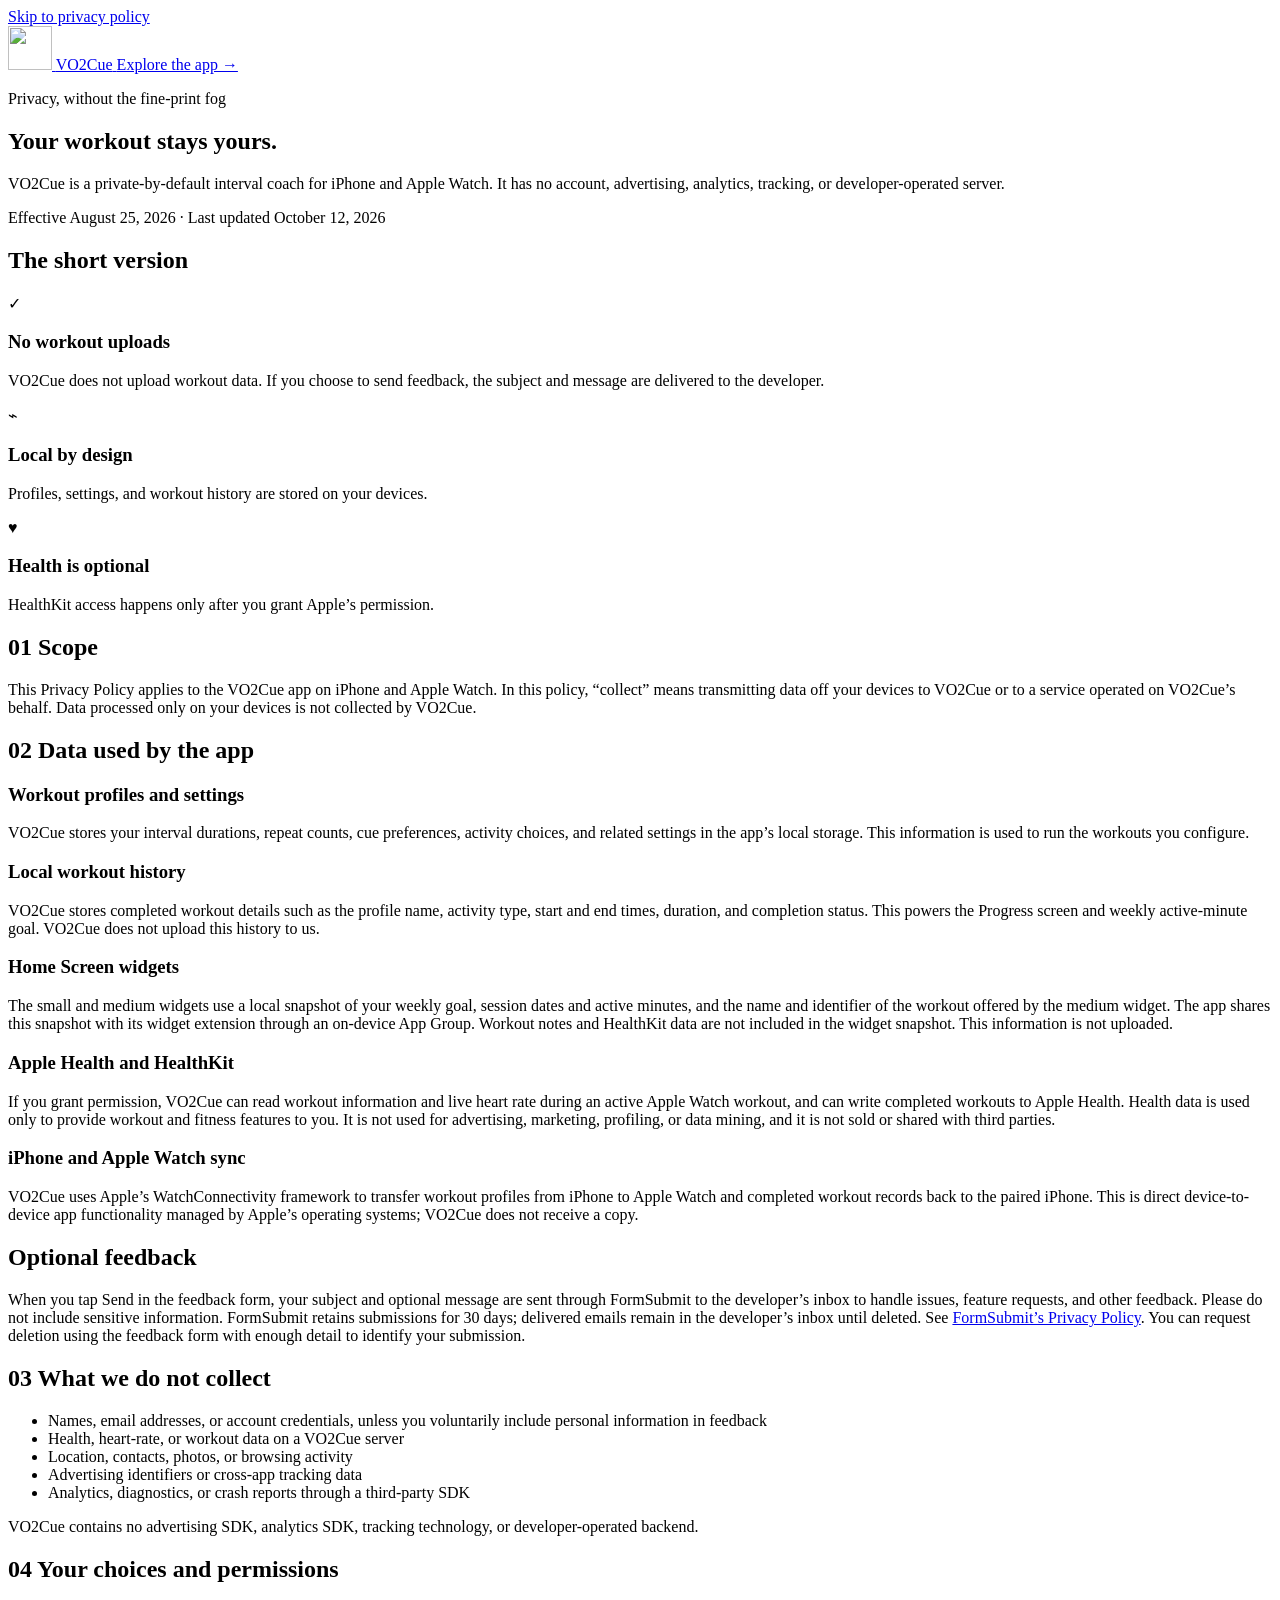
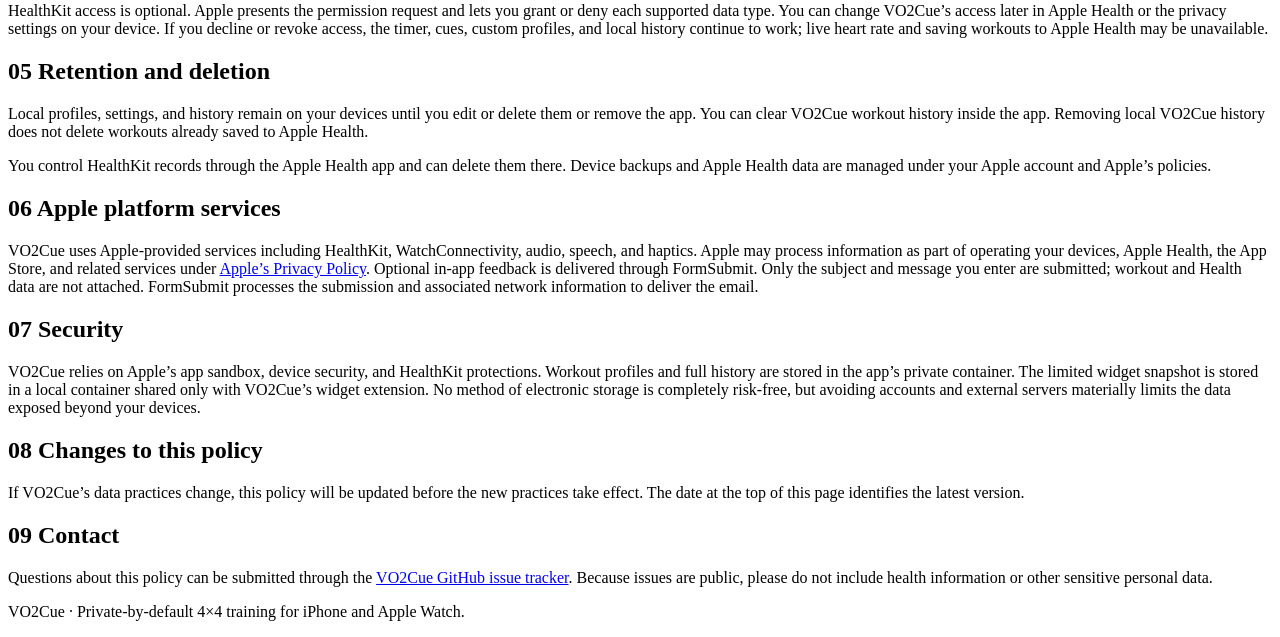
==== docs/privacy/index.html @ 81e92e1c "Refresh widget screenshots and move demo and privacy pages" ====
<!doctype html>
<html lang="en">
<head>
  <meta charset="utf-8">
  <meta name="viewport" content="width=device-width, initial-scale=1">
  <meta name="description" content="Privacy Policy for VO2Cue, the private-by-default 4x4 interval coach for iPhone and Apple Watch.">
  <meta name="theme-color" content="#071a2d">
  <link rel="icon" type="image/png" href="../assets/app-icon.png">
  <link rel="apple-touch-icon" href="../assets/app-icon.png">
  <title>Privacy Policy · VO2Cue</title>
  <link rel="canonical" href="https://greggroll.github.io/VO2Cue/privacy">
  <link rel="stylesheet" href="../styles.css">
</head>
<body>
  <a class="skip-link" href="#policy">Skip to privacy policy</a>

  <header class="site-header">
    <a class="brand" href="../" aria-label="VO2Cue home">
      <img class="app-icon" src="../assets/app-icon.png" width="44" height="44" alt="">
      <span>VO2Cue</span>
    </a>
    <a class="repo-link" href="../">Explore the app →</a>
  </header>

  <main id="policy">
    <section class="hero" aria-labelledby="page-title">
      <p class="eyebrow">Privacy, without the fine-print fog</p>
      <h1 id="page-title">Your workout stays yours.</h1>
      <p class="lede">VO2Cue is a private-by-default interval coach for iPhone and Apple Watch. It has no account, advertising, analytics, tracking, or developer-operated server.</p>
      <div class="policy-meta" aria-label="Policy dates">
        <span>Effective August 25, 2026</span>
        <span aria-hidden="true">·</span>
        <span>Last updated October 12, 2026</span>
      </div>
    </section>

    <section class="summary" aria-labelledby="summary-title">
      <h2 id="summary-title">The short version</h2>
      <div class="summary-grid">
        <article>
          <span class="icon" aria-hidden="true">✓</span>
          <h3>No workout uploads</h3>
          <p>VO2Cue does not upload workout data. If you choose to send feedback, the subject and message are delivered to the developer.</p>
        </article>
        <article>
          <span class="icon" aria-hidden="true">⌁</span>
          <h3>Local by design</h3>
          <p>Profiles, settings, and workout history are stored on your devices.</p>
        </article>
        <article>
          <span class="icon" aria-hidden="true">♥</span>
          <h3>Health is optional</h3>
          <p>HealthKit access happens only after you grant Apple’s permission.</p>
        </article>
      </div>
    </section>

    <article class="policy-body">
      <section aria-labelledby="scope">
        <h2 id="scope"><span>01</span> Scope</h2>
        <p>This Privacy Policy applies to the VO2Cue app on iPhone and Apple Watch. In this policy, “collect” means transmitting data off your devices to VO2Cue or to a service operated on VO2Cue’s behalf. Data processed only on your devices is not collected by VO2Cue.</p>
      </section>

      <section aria-labelledby="data">
        <h2 id="data"><span>02</span> Data used by the app</h2>
        <h3>Workout profiles and settings</h3>
        <p>VO2Cue stores your interval durations, repeat counts, cue preferences, activity choices, and related settings in the app’s local storage. This information is used to run the workouts you configure.</p>

        <h3>Local workout history</h3>
        <p>VO2Cue stores completed workout details such as the profile name, activity type, start and end times, duration, and completion status. This powers the Progress screen and weekly active-minute goal. VO2Cue does not upload this history to us.</p>

        <h3>Home Screen widgets</h3>
        <p>The small and medium widgets use a local snapshot of your weekly goal, session dates and active minutes, and the name and identifier of the workout offered by the medium widget. The app shares this snapshot with its widget extension through an on-device App Group. Workout notes and HealthKit data are not included in the widget snapshot. This information is not uploaded.</p>

        <h3>Apple Health and HealthKit</h3>
        <p>If you grant permission, VO2Cue can read workout information and live heart rate during an active Apple Watch workout, and can write completed workouts to Apple Health. Health data is used only to provide workout and fitness features to you. It is not used for advertising, marketing, profiling, or data mining, and it is not sold or shared with third parties.</p>

        <h3>iPhone and Apple Watch sync</h3>
        <p>VO2Cue uses Apple’s WatchConnectivity framework to transfer workout profiles from iPhone to Apple Watch and completed workout records back to the paired iPhone. This is direct device-to-device app functionality managed by Apple’s operating systems; VO2Cue does not receive a copy.</p>
      </section>

      <section aria-labelledby="feedback">
        <h2 id="feedback">Optional feedback</h2>
        <p>When you tap Send in the feedback form, your subject and optional message are sent through FormSubmit to the developer’s inbox to handle issues, feature requests, and other feedback. Please do not include sensitive information. FormSubmit retains submissions for 30 days; delivered emails remain in the developer’s inbox until deleted. See <a href="https://formsubmit.co/privacy.pdf">FormSubmit’s Privacy Policy</a>. You can request deletion using the feedback form with enough detail to identify your submission.</p>
      </section>

      <section aria-labelledby="not-collected">
        <h2 id="not-collected"><span>03</span> What we do not collect</h2>
        <ul class="check-list">
          <li>Names, email addresses, or account credentials, unless you voluntarily include personal information in feedback</li>
          <li>Health, heart-rate, or workout data on a VO2Cue server</li>
          <li>Location, contacts, photos, or browsing activity</li>
          <li>Advertising identifiers or cross-app tracking data</li>
          <li>Analytics, diagnostics, or crash reports through a third-party SDK</li>
        </ul>
        <p>VO2Cue contains no advertising SDK, analytics SDK, tracking technology, or developer-operated backend.</p>
      </section>

      <section aria-labelledby="permissions">
        <h2 id="permissions"><span>04</span> Your choices and permissions</h2>
        <p>HealthKit access is optional. Apple presents the permission request and lets you grant or deny each supported data type. You can change VO2Cue’s access later in Apple Health or the privacy settings on your device. If you decline or revoke access, the timer, cues, custom profiles, and local history continue to work; live heart rate and saving workouts to Apple Health may be unavailable.</p>
      </section>

      <section aria-labelledby="retention">
        <h2 id="retention"><span>05</span> Retention and deletion</h2>
        <p>Local profiles, settings, and history remain on your devices until you edit or delete them or remove the app. You can clear VO2Cue workout history inside the app. Removing local VO2Cue history does not delete workouts already saved to Apple Health.</p>
        <p>You control HealthKit records through the Apple Health app and can delete them there. Device backups and Apple Health data are managed under your Apple account and Apple’s policies.</p>
      </section>

      <section aria-labelledby="third-parties">
        <h2 id="third-parties"><span>06</span> Apple platform services</h2>
        <p>VO2Cue uses Apple-provided services including HealthKit, WatchConnectivity, audio, speech, and haptics. Apple may process information as part of operating your devices, Apple Health, the App Store, and related services under <a href="https://www.apple.com/legal/privacy/">Apple’s Privacy Policy</a>. Optional in-app feedback is delivered through FormSubmit. Only the subject and message you enter are submitted; workout and Health data are not attached. FormSubmit processes the submission and associated network information to deliver the email.</p>
      </section>

      <section aria-labelledby="security">
        <h2 id="security"><span>07</span> Security</h2>
        <p>VO2Cue relies on Apple’s app sandbox, device security, and HealthKit protections. Workout profiles and full history are stored in the app’s private container. The limited widget snapshot is stored in a local container shared only with VO2Cue’s widget extension. No method of electronic storage is completely risk-free, but avoiding accounts and external servers materially limits the data exposed beyond your devices.</p>
      </section>

      <section aria-labelledby="changes">
        <h2 id="changes"><span>08</span> Changes to this policy</h2>
        <p>If VO2Cue’s data practices change, this policy will be updated before the new practices take effect. The date at the top of this page identifies the latest version.</p>
      </section>

      <section aria-labelledby="contact">
        <h2 id="contact"><span>09</span> Contact</h2>
        <p>Questions about this policy can be submitted through the <a href="https://github.com/GreggRoll/VO2Cue/issues">VO2Cue GitHub issue tracker</a>. Because issues are public, please do not include health information or other sensitive personal data.</p>
      </section>
    </article>
  </main>

  <footer>
    <p>VO2Cue · Private-by-default 4×4 training for iPhone and Apple Watch.</p>
  </footer>
</body>
</html>
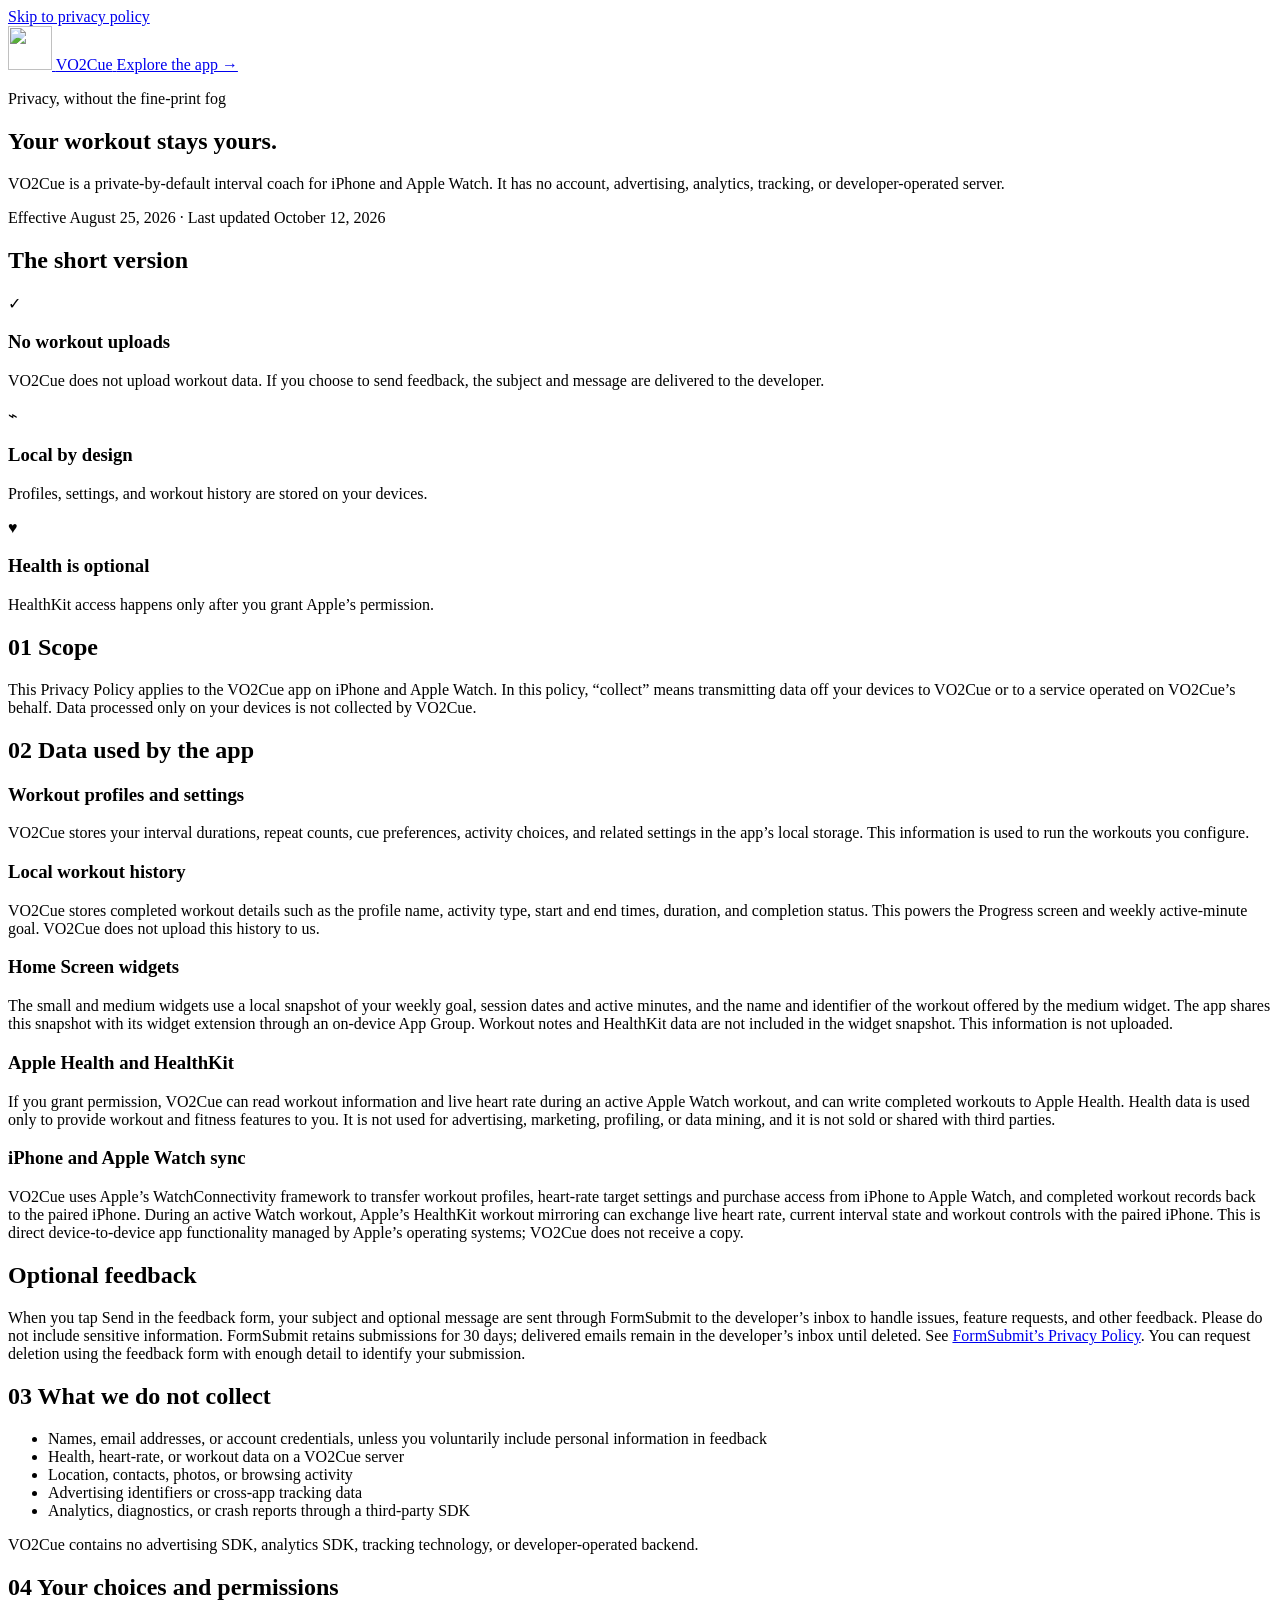
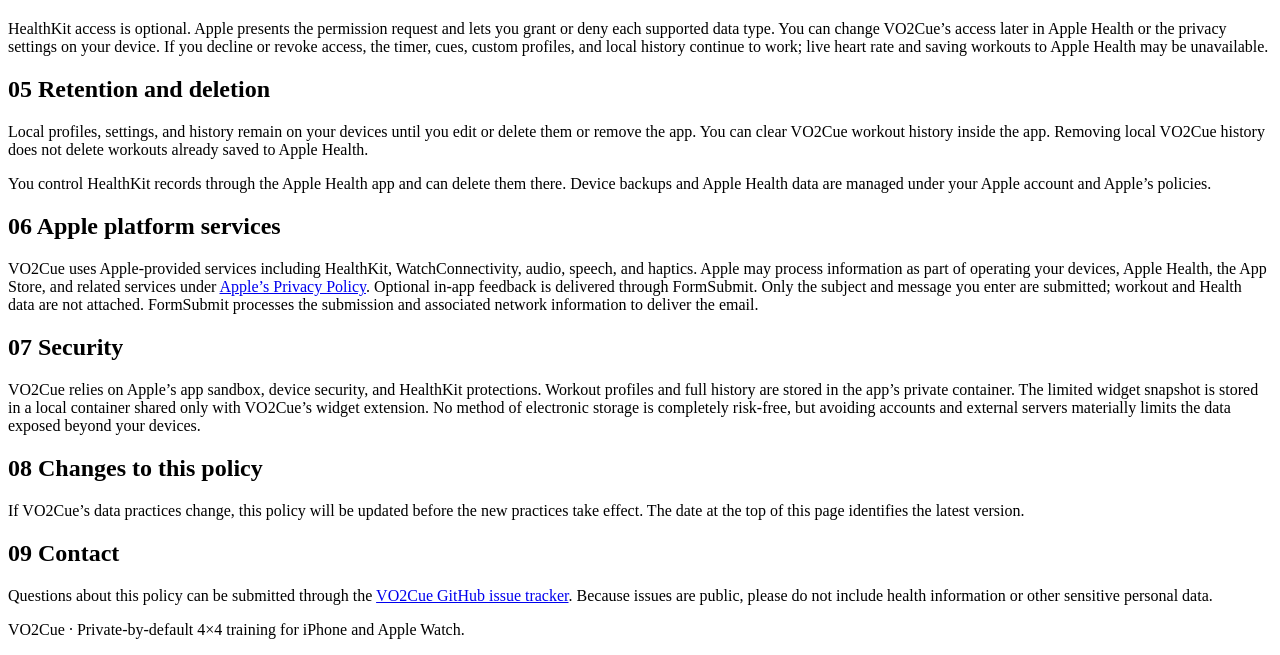
==== commit f278b12a: "Add phase-aware heart rate and Watch workout mirroring preview" ====
--- a/docs/privacy/index.html
+++ b/docs/privacy/index.html
@@ -76,7 +76,7 @@
         <p>If you grant permission, VO2Cue can read workout information and live heart rate during an active Apple Watch workout, and can write completed workouts to Apple Health. Health data is used only to provide workout and fitness features to you. It is not used for advertising, marketing, profiling, or data mining, and it is not sold or shared with third parties.</p>
 
         <h3>iPhone and Apple Watch sync</h3>
-        <p>VO2Cue uses Apple’s WatchConnectivity framework to transfer workout profiles from iPhone to Apple Watch and completed workout records back to the paired iPhone. This is direct device-to-device app functionality managed by Apple’s operating systems; VO2Cue does not receive a copy.</p>
+        <p>VO2Cue uses Apple’s WatchConnectivity framework to transfer workout profiles, heart-rate target settings and purchase access from iPhone to Apple Watch, and completed workout records back to the paired iPhone. During an active Watch workout, Apple’s HealthKit workout mirroring can exchange live heart rate, current interval state and workout controls with the paired iPhone. This is direct device-to-device app functionality managed by Apple’s operating systems; VO2Cue does not receive a copy.</p>
       </section>
 
       <section aria-labelledby="feedback">
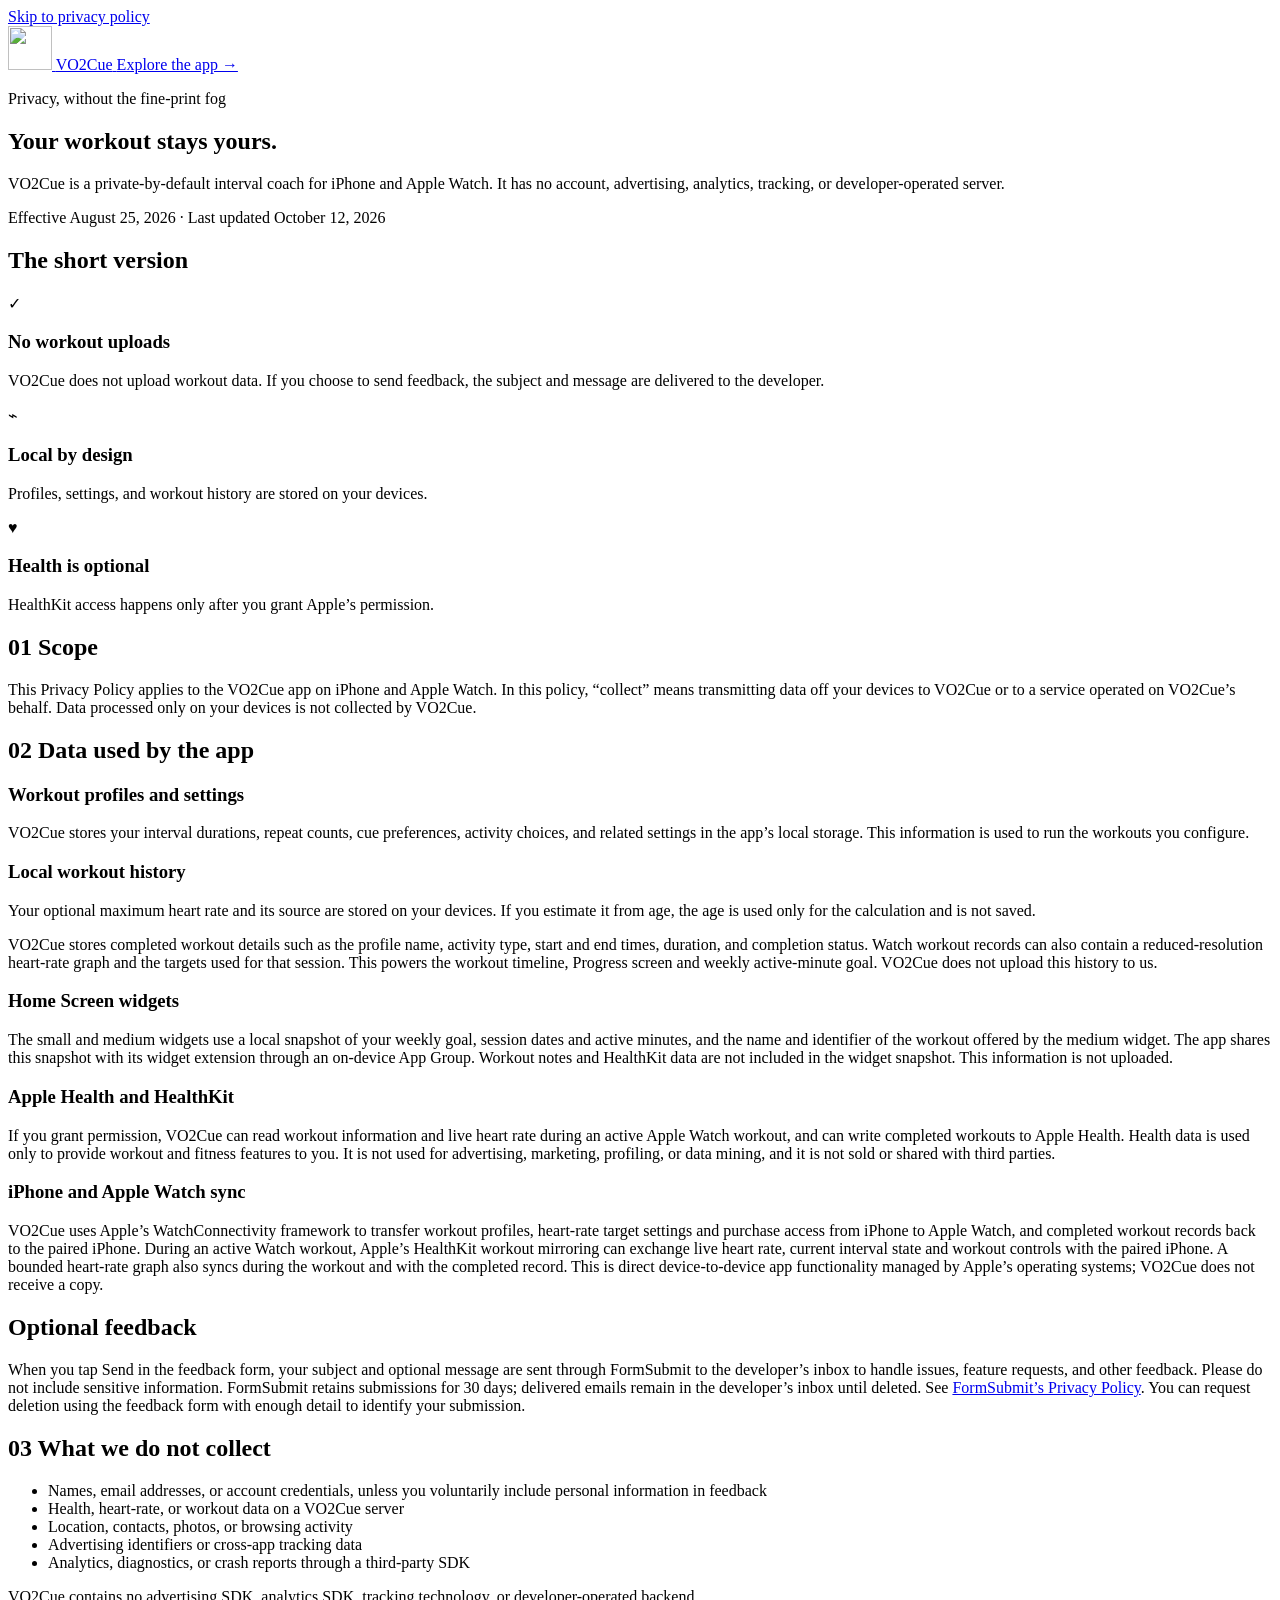
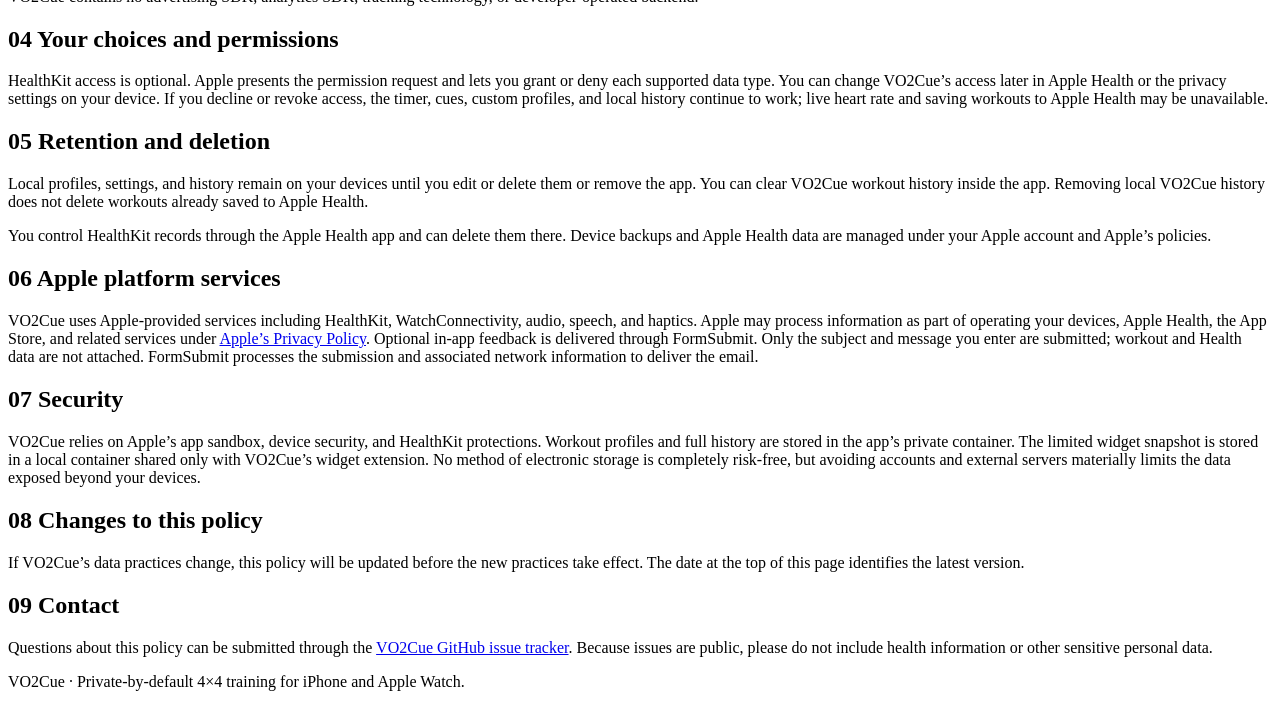
==== commit 81a0de48: "Add Watch heart-rate range guidance, setup and workout graphs" ====
--- a/docs/privacy/index.html
+++ b/docs/privacy/index.html
@@ -67,7 +67,8 @@
         <p>VO2Cue stores your interval durations, repeat counts, cue preferences, activity choices, and related settings in the app’s local storage. This information is used to run the workouts you configure.</p>
 
         <h3>Local workout history</h3>
-        <p>VO2Cue stores completed workout details such as the profile name, activity type, start and end times, duration, and completion status. This powers the Progress screen and weekly active-minute goal. VO2Cue does not upload this history to us.</p>
+        <p>Your optional maximum heart rate and its source are stored on your devices. If you estimate it from age, the age is used only for the calculation and is not saved.</p>
+        <p>VO2Cue stores completed workout details such as the profile name, activity type, start and end times, duration, and completion status. Watch workout records can also contain a reduced-resolution heart-rate graph and the targets used for that session. This powers the workout timeline, Progress screen and weekly active-minute goal. VO2Cue does not upload this history to us.</p>
 
         <h3>Home Screen widgets</h3>
         <p>The small and medium widgets use a local snapshot of your weekly goal, session dates and active minutes, and the name and identifier of the workout offered by the medium widget. The app shares this snapshot with its widget extension through an on-device App Group. Workout notes and HealthKit data are not included in the widget snapshot. This information is not uploaded.</p>
@@ -76,7 +77,7 @@
         <p>If you grant permission, VO2Cue can read workout information and live heart rate during an active Apple Watch workout, and can write completed workouts to Apple Health. Health data is used only to provide workout and fitness features to you. It is not used for advertising, marketing, profiling, or data mining, and it is not sold or shared with third parties.</p>
 
         <h3>iPhone and Apple Watch sync</h3>
-        <p>VO2Cue uses Apple’s WatchConnectivity framework to transfer workout profiles, heart-rate target settings and purchase access from iPhone to Apple Watch, and completed workout records back to the paired iPhone. During an active Watch workout, Apple’s HealthKit workout mirroring can exchange live heart rate, current interval state and workout controls with the paired iPhone. This is direct device-to-device app functionality managed by Apple’s operating systems; VO2Cue does not receive a copy.</p>
+        <p>VO2Cue uses Apple’s WatchConnectivity framework to transfer workout profiles, heart-rate target settings and purchase access from iPhone to Apple Watch, and completed workout records back to the paired iPhone. During an active Watch workout, Apple’s HealthKit workout mirroring can exchange live heart rate, current interval state and workout controls with the paired iPhone. A bounded heart-rate graph also syncs during the workout and with the completed record. This is direct device-to-device app functionality managed by Apple’s operating systems; VO2Cue does not receive a copy.</p>
       </section>
 
       <section aria-labelledby="feedback">
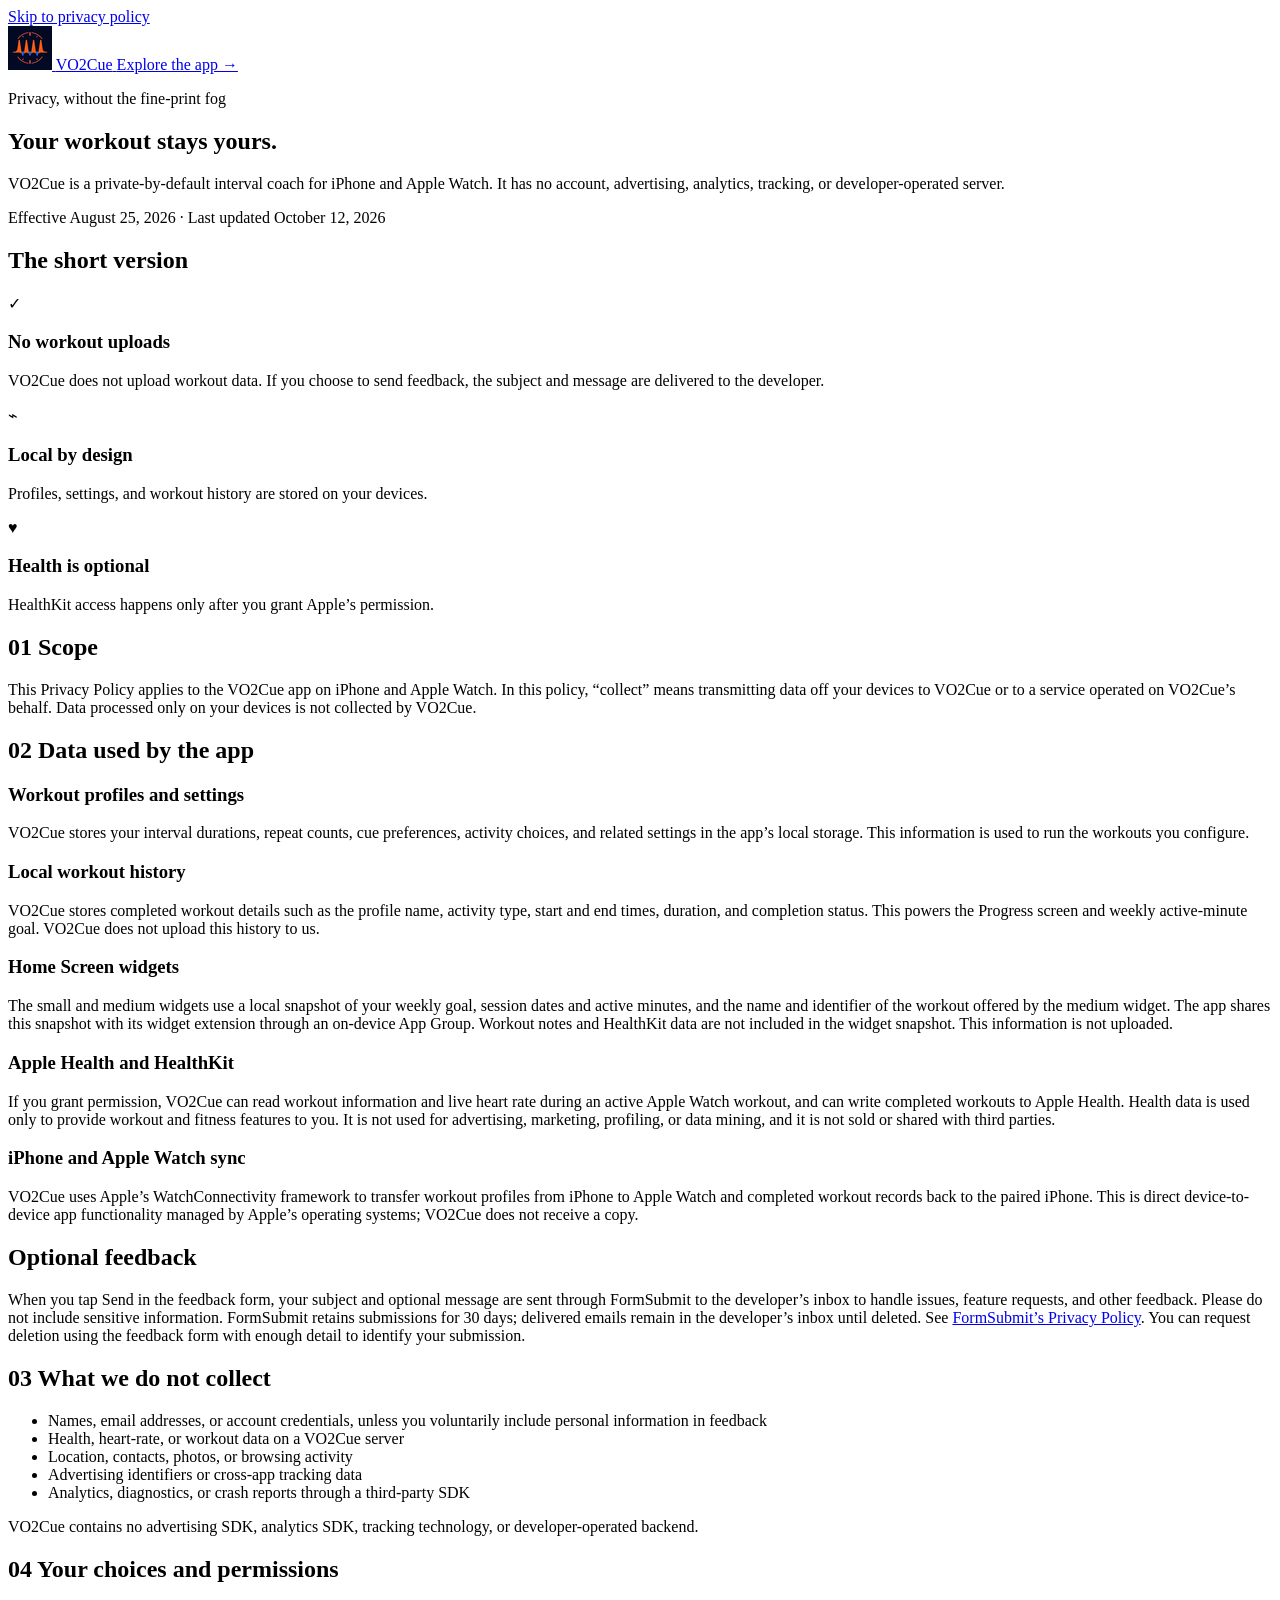
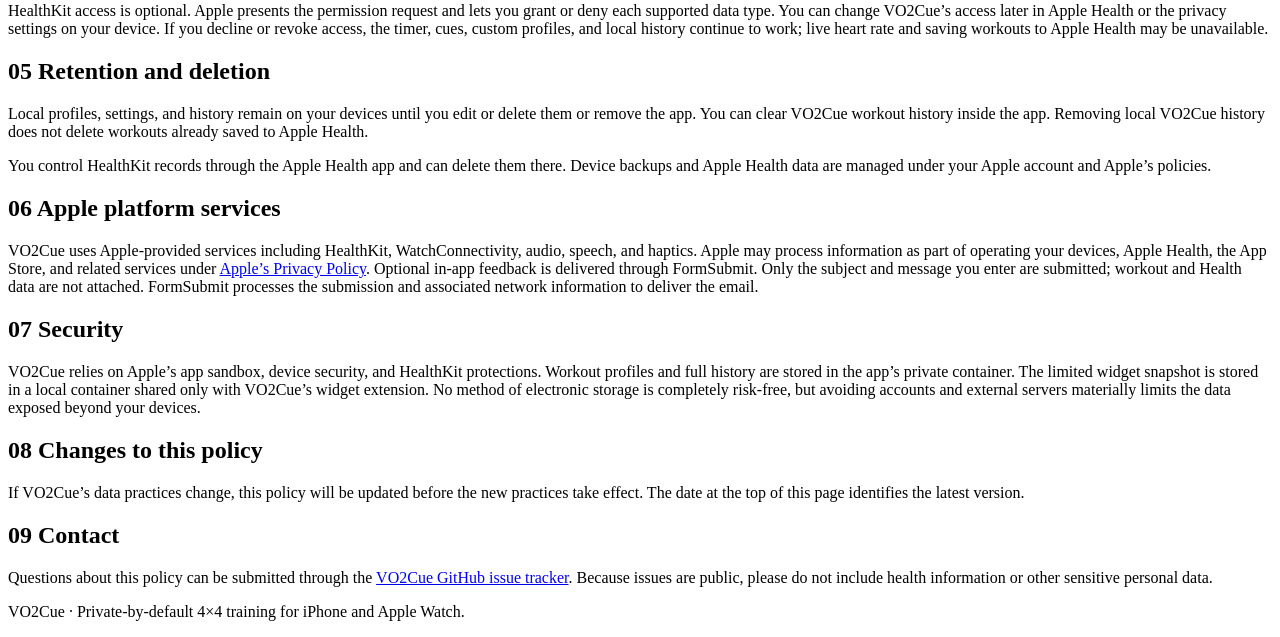
==== commit ff46a48a: "Improve landing page search visibility and accessibility" ====
--- a/docs/privacy/index.html
+++ b/docs/privacy/index.html
@@ -5,10 +5,10 @@
   <meta name="viewport" content="width=device-width, initial-scale=1">
   <meta name="description" content="Privacy Policy for VO2Cue, the private-by-default 4x4 interval coach for iPhone and Apple Watch.">
   <meta name="theme-color" content="#071a2d">
-  <link rel="icon" type="image/png" href="../assets/app-icon.png">
-  <link rel="apple-touch-icon" href="../assets/app-icon.png">
+  <link rel="icon" type="image/png" href="../assets/favicon-32.png" sizes="32x32">
+  <link rel="apple-touch-icon" href="../assets/apple-touch-icon.png" sizes="180x180">
   <title>Privacy Policy · VO2Cue</title>
-  <link rel="canonical" href="https://greggroll.github.io/VO2Cue/privacy">
+  <link rel="canonical" href="https://greggroll.github.io/VO2Cue/privacy/">
   <link rel="stylesheet" href="../styles.css">
 </head>
 <body>
@@ -16,7 +16,7 @@
 
   <header class="site-header">
     <a class="brand" href="../" aria-label="VO2Cue home">
-      <img class="app-icon" src="../assets/app-icon.png" width="44" height="44" alt="">
+      <img class="app-icon" src="../assets/app-icon-44.png" srcset="../assets/app-icon-44.png 1x, ../assets/app-icon-88.png 2x, ../assets/app-icon-132.png 3x" width="44" height="44" alt="">
       <span>VO2Cue</span>
     </a>
     <a class="repo-link" href="../">Explore the app →</a>
@@ -67,8 +67,7 @@
         <p>VO2Cue stores your interval durations, repeat counts, cue preferences, activity choices, and related settings in the app’s local storage. This information is used to run the workouts you configure.</p>
 
         <h3>Local workout history</h3>
-        <p>Your optional maximum heart rate and its source are stored on your devices. If you estimate it from age, the age is used only for the calculation and is not saved.</p>
-        <p>VO2Cue stores completed workout details such as the profile name, activity type, start and end times, duration, and completion status. Watch workout records can also contain a reduced-resolution heart-rate graph and the targets used for that session. This powers the workout timeline, Progress screen and weekly active-minute goal. VO2Cue does not upload this history to us.</p>
+        <p>VO2Cue stores completed workout details such as the profile name, activity type, start and end times, duration, and completion status. This powers the Progress screen and weekly active-minute goal. VO2Cue does not upload this history to us.</p>
 
         <h3>Home Screen widgets</h3>
         <p>The small and medium widgets use a local snapshot of your weekly goal, session dates and active minutes, and the name and identifier of the workout offered by the medium widget. The app shares this snapshot with its widget extension through an on-device App Group. Workout notes and HealthKit data are not included in the widget snapshot. This information is not uploaded.</p>
@@ -77,7 +76,7 @@
         <p>If you grant permission, VO2Cue can read workout information and live heart rate during an active Apple Watch workout, and can write completed workouts to Apple Health. Health data is used only to provide workout and fitness features to you. It is not used for advertising, marketing, profiling, or data mining, and it is not sold or shared with third parties.</p>
 
         <h3>iPhone and Apple Watch sync</h3>
-        <p>VO2Cue uses Apple’s WatchConnectivity framework to transfer workout profiles, heart-rate target settings and purchase access from iPhone to Apple Watch, and completed workout records back to the paired iPhone. During an active Watch workout, Apple’s HealthKit workout mirroring can exchange live heart rate, current interval state and workout controls with the paired iPhone. A bounded heart-rate graph also syncs during the workout and with the completed record. This is direct device-to-device app functionality managed by Apple’s operating systems; VO2Cue does not receive a copy.</p>
+        <p>VO2Cue uses Apple’s WatchConnectivity framework to transfer workout profiles from iPhone to Apple Watch and completed workout records back to the paired iPhone. This is direct device-to-device app functionality managed by Apple’s operating systems; VO2Cue does not receive a copy.</p>
       </section>
 
       <section aria-labelledby="feedback">
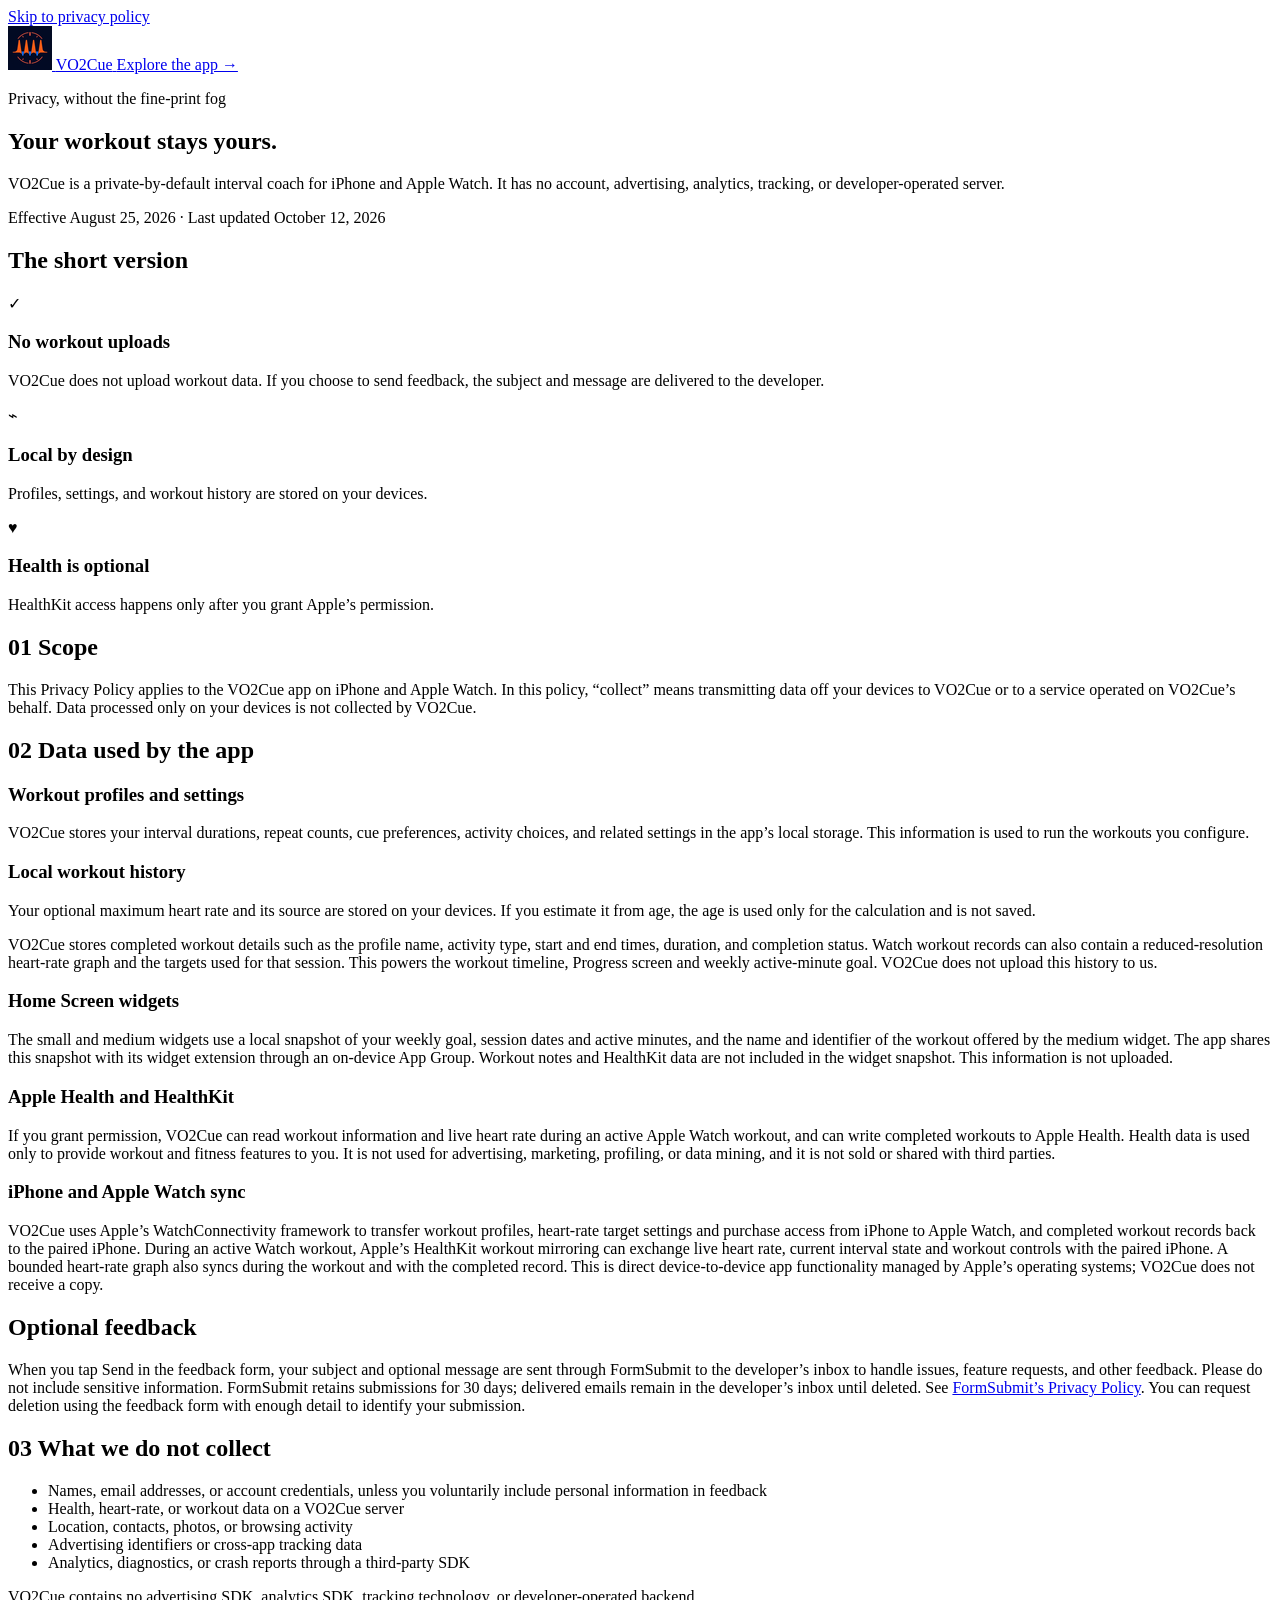
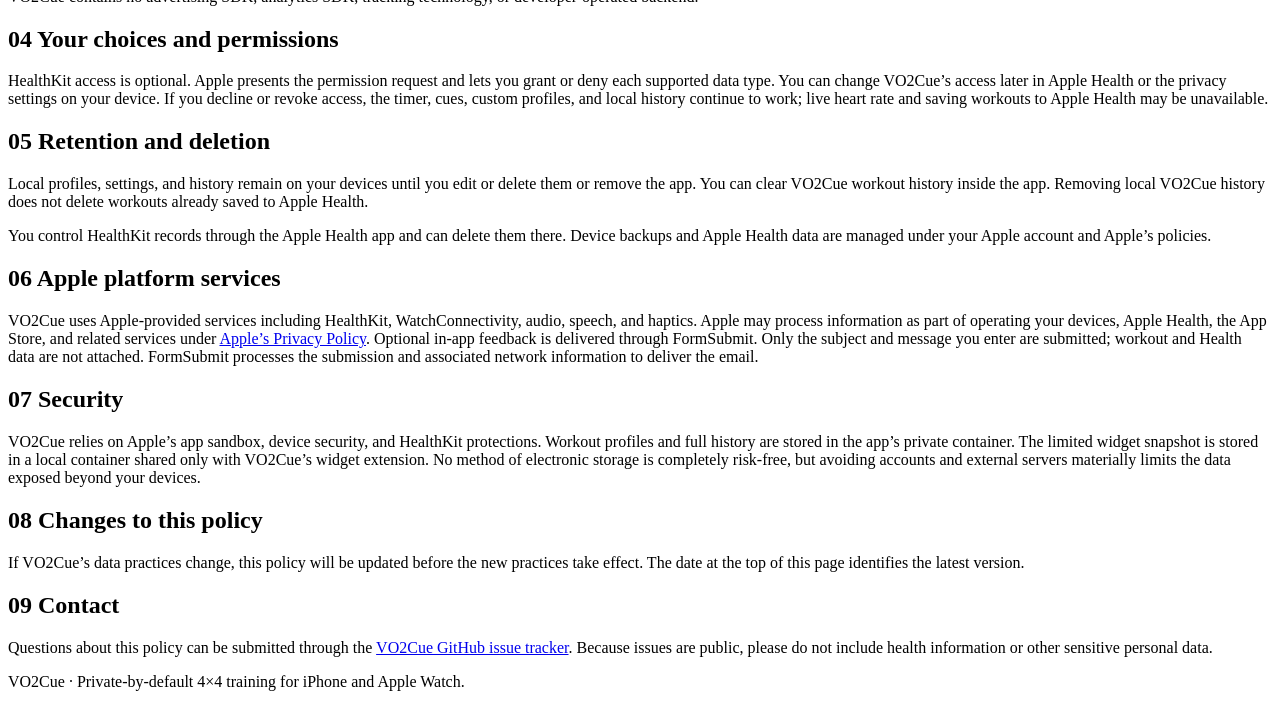
==== commit 133d3304: "Merge heart-sync with heart-rate guidance, onboarding and store screenshots" ====
--- a/docs/privacy/index.html
+++ b/docs/privacy/index.html
@@ -67,7 +67,8 @@
         <p>VO2Cue stores your interval durations, repeat counts, cue preferences, activity choices, and related settings in the app’s local storage. This information is used to run the workouts you configure.</p>
 
         <h3>Local workout history</h3>
-        <p>VO2Cue stores completed workout details such as the profile name, activity type, start and end times, duration, and completion status. This powers the Progress screen and weekly active-minute goal. VO2Cue does not upload this history to us.</p>
+        <p>Your optional maximum heart rate and its source are stored on your devices. If you estimate it from age, the age is used only for the calculation and is not saved.</p>
+        <p>VO2Cue stores completed workout details such as the profile name, activity type, start and end times, duration, and completion status. Watch workout records can also contain a reduced-resolution heart-rate graph and the targets used for that session. This powers the workout timeline, Progress screen and weekly active-minute goal. VO2Cue does not upload this history to us.</p>
 
         <h3>Home Screen widgets</h3>
         <p>The small and medium widgets use a local snapshot of your weekly goal, session dates and active minutes, and the name and identifier of the workout offered by the medium widget. The app shares this snapshot with its widget extension through an on-device App Group. Workout notes and HealthKit data are not included in the widget snapshot. This information is not uploaded.</p>
@@ -76,7 +77,7 @@
         <p>If you grant permission, VO2Cue can read workout information and live heart rate during an active Apple Watch workout, and can write completed workouts to Apple Health. Health data is used only to provide workout and fitness features to you. It is not used for advertising, marketing, profiling, or data mining, and it is not sold or shared with third parties.</p>
 
         <h3>iPhone and Apple Watch sync</h3>
-        <p>VO2Cue uses Apple’s WatchConnectivity framework to transfer workout profiles from iPhone to Apple Watch and completed workout records back to the paired iPhone. This is direct device-to-device app functionality managed by Apple’s operating systems; VO2Cue does not receive a copy.</p>
+        <p>VO2Cue uses Apple’s WatchConnectivity framework to transfer workout profiles, heart-rate target settings and purchase access from iPhone to Apple Watch, and completed workout records back to the paired iPhone. During an active Watch workout, Apple’s HealthKit workout mirroring can exchange live heart rate, current interval state and workout controls with the paired iPhone. A bounded heart-rate graph also syncs during the workout and with the completed record. This is direct device-to-device app functionality managed by Apple’s operating systems; VO2Cue does not receive a copy.</p>
       </section>
 
       <section aria-labelledby="feedback">
